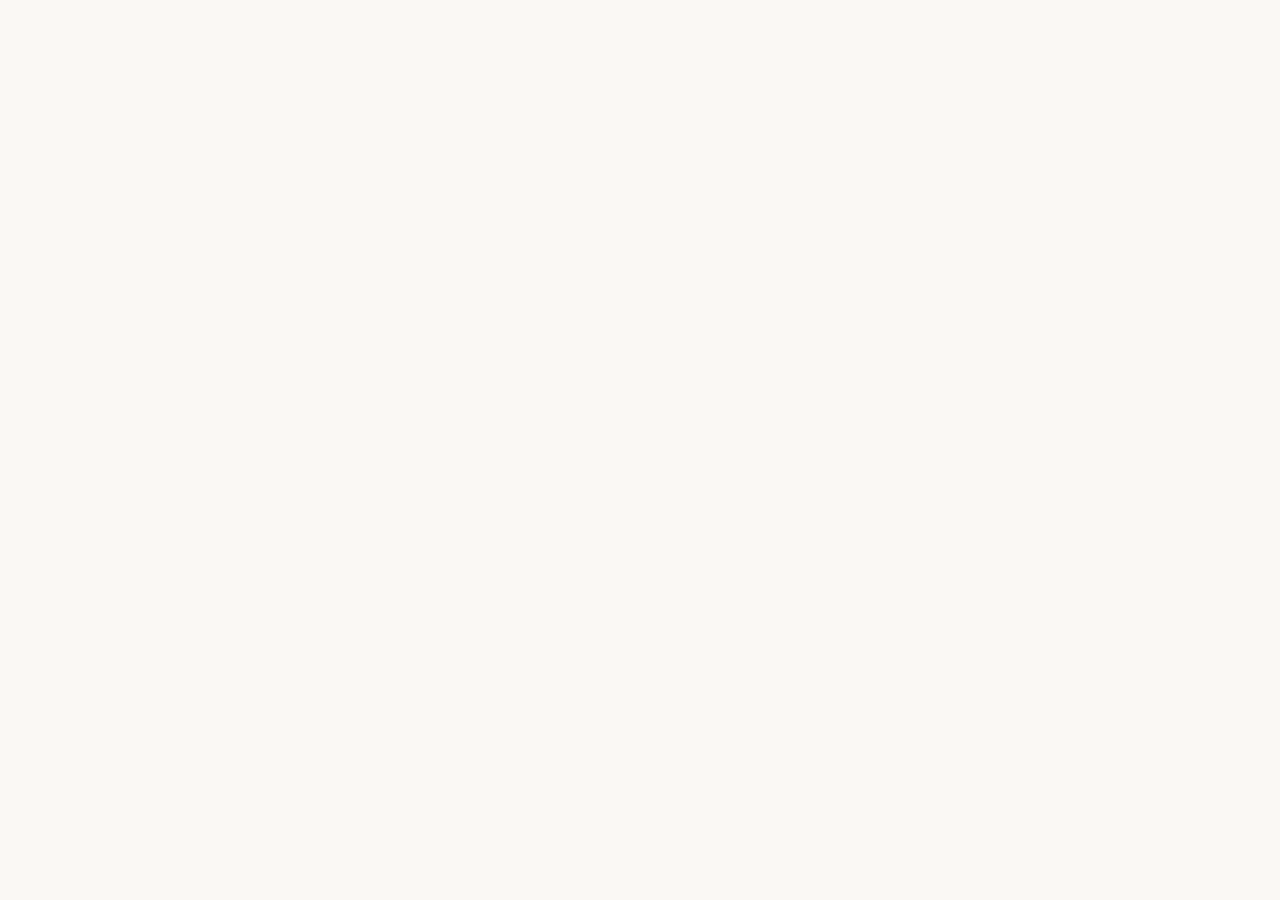
==== admin/index.html @ 9db50f44 "Rename index.html to admin/index.html" ====
<!DOCTYPE html>
<html lang="id">
<head>
<meta charset="UTF-8" />
<meta name="viewport" content="width=device-width, initial-scale=1.0" />
<meta name="robots" content="noindex, nofollow" />
<title>Dashboard — Admin Repidot</title>

<link rel="preconnect" href="https://fonts.googleapis.com">
<link rel="preconnect" href="https://fonts.gstatic.com" crossorigin>
<link href="https://fonts.googleapis.com/css2?family=Inter:wght@400;500;600;700&family=Plus+Jakarta+Sans:wght@600;700;800&display=swap" rel="stylesheet">

<link rel="stylesheet" href="../css/tokens.css">
<link rel="stylesheet" href="../css/base.css">
<link rel="stylesheet" href="../css/components.css">
<link rel="stylesheet" href="css/admin.css">
</head>
<body class="admin-body">
<a href="#adminContent" class="skip-link">Langsung ke konten utama</a>

<div id="adminShellRoot">
  <div id="dashboardContent"></div>
</div>

<script src="../data/locations.js"></script>
<script src="../data/categories.js"></script>
<script src="../data/content.js"></script>
<script src="../js/repidot-data.js"></script>
<script src="../js/repidot-icons.js"></script>
<script src="js/admin-store.js"></script>
<script src="js/admin-shell.js"></script>
<script src="js/page-dashboard.js"></script>
</body>
</html>
---- css/tokens.css ----
/* ==========================================================================
   REPIDOT — DESIGN TOKENS
   Global design system variables. Change values here to re-theme the
   entire product without touching component code.
   ========================================================================== */

:root {
  /* ---- Color: brand ---- */
  --color-primary-50:  #FEF3E7;
  --color-primary-100: #FDE0C2;
  --color-primary-300: #F5A55C;
  --color-primary-500: #E8720C;   /* core brand orange/amber */
  --color-primary-600: #CC6206;
  --color-primary-700: #A34E05;

  --color-secondary-500: #211F1D; /* dark charcoal / near-black */
  --color-secondary-700: #17150F;

  /* ---- Color: neutrals ---- */
  --color-bg:         #FAF8F4;    /* warm white */
  --color-bg-alt:      #F2EFE8;   /* secondary warm surface */
  --color-surface:     #FFFFFF;
  --color-text:         #1E1C19;  /* dark charcoal text */
  --color-text-muted:   #77726A;
  --color-text-faint:   #A39D93;
  --color-border:       #E7E2D8;
  --color-border-strong:#D6D0C3;

  /* ---- Color: feedback (used sparingly) ---- */
  --color-success: #2F7D4F;
  --color-danger:  #C23B3B;

  /* ---- Typography ---- */
  --font-display: 'Plus Jakarta Sans', 'Inter', -apple-system, sans-serif;
  --font-body:    'Inter', -apple-system, sans-serif;

  --fs-display:  clamp(2rem, 1.6rem + 1.6vw, 3.25rem);
  --fs-h1:       clamp(1.6rem, 1.35rem + 1vw, 2.25rem);
  --fs-h2:       clamp(1.3rem, 1.15rem + 0.6vw, 1.65rem);
  --fs-h3:       1.25rem;
  --fs-body-lg:  1.0625rem;
  --fs-body:     0.9375rem;
  --fs-small:    0.8125rem;
  --fs-caption:  0.75rem;

  --lh-tight: 1.15;
  --lh-snug:  1.35;
  --lh-body:  1.6;

  --fw-regular: 400;
  --fw-medium:  500;
  --fw-semibold:600;
  --fw-bold:    700;

  /* ---- Spacing scale ---- */
  --space-3xs: 0.25rem;
  --space-2xs: 0.5rem;
  --space-xs:  0.75rem;
  --space-sm:  1rem;
  --space-md:  1.5rem;
  --space-lg:  2rem;
  --space-xl:  3rem;
  --space-2xl: 4.5rem;
  --space-3xl: 6rem;

  /* ---- Radius ---- */
  --radius-sm: 8px;
  --radius-md: 14px;
  --radius-lg: 20px;
  --radius-pill: 999px;

  /* ---- Shadow (subtle only) ---- */
  --shadow-sm: 0 1px 2px rgba(30, 28, 25, 0.05);
  --shadow-md: 0 4px 16px rgba(30, 28, 25, 0.07);
  --shadow-lg: 0 12px 32px rgba(30, 28, 25, 0.10);

  /* ---- Layout ---- */
  --container-max: 1240px;
  --container-pad: 1.25rem;
  --header-h: 68px;

  /* ---- Motion ---- */
  --ease-standard: cubic-bezier(0.4, 0, 0.2, 1);
  --dur-fast: 150ms;
  --dur-base: 220ms;
}

@media (min-width: 768px) {
  :root {
    --container-pad: 2rem;
    --header-h: 76px;
  }
}
---- css/base.css ----
/* ==========================================================================
   REPIDOT — BASE / RESET
   ========================================================================== */

*, *::before, *::after { box-sizing: border-box; }

html {
  -webkit-text-size-adjust: 100%;
  scroll-behavior: smooth;
}

body {
  margin: 0;
  background: var(--color-bg);
  color: var(--color-text);
  font-family: var(--font-body);
  font-size: var(--fs-body);
  line-height: var(--lh-body);
  -webkit-font-smoothing: antialiased;
  text-rendering: optimizeLegibility;
}

img, svg { display: block; max-width: 100%; }

a { color: inherit; text-decoration: none; }

button, input, select, textarea {
  font-family: inherit;
  font-size: inherit;
  color: inherit;
}

button { cursor: pointer; }

ul, ol { margin: 0; padding: 0; list-style: none; }

h1, h2, h3, h4, p { margin: 0; }

h1, h2, h3, h4 {
  font-family: var(--font-display);
  font-weight: var(--fw-bold);
  line-height: var(--lh-tight);
  letter-spacing: -0.01em;
}

h1 { font-size: var(--fs-h1); }
h2 { font-size: var(--fs-h2); }
h3 { font-size: var(--fs-h3); font-weight: var(--fw-semibold); }

:focus-visible {
  outline: 2px solid var(--color-primary-500);
  outline-offset: 2px;
}

/* ---- Skip link: first focusable element, hidden until keyboard-focused ---- */

.skip-link {
  position: absolute;
  top: -100px;
  left: var(--space-sm);
  z-index: 100;
  background: var(--color-secondary-500);
  color: #fff;
  padding: var(--space-2xs) var(--space-sm);
  border-radius: var(--radius-sm);
  font-size: var(--fs-small);
  font-weight: var(--fw-semibold);
  transition: top var(--dur-fast) var(--ease-standard);
}
.skip-link:focus {
  top: var(--space-sm);
}

::selection {
  background: var(--color-primary-100);
  color: var(--color-secondary-700);
}

/* ---- Layout primitives ---- */

.container {
  max-width: var(--container-max);
  margin-inline: auto;
  padding-inline: var(--container-pad);
}

.section {
  padding-block: var(--space-2xl);
}

.visually-hidden {
  position: absolute;
  width: 1px; height: 1px;
  padding: 0; margin: -1px;
  overflow: hidden;
  clip: rect(0,0,0,0);
  white-space: nowrap;
  border: 0;
}

@media (prefers-reduced-motion: reduce) {
  *, *::before, *::after {
    animation-duration: 0.01ms !important;
    animation-iteration-count: 1 !important;
    transition-duration: 0.01ms !important;
    scroll-behavior: auto !important;
  }
}
---- css/components.css ----
/* ==========================================================================
   REPIDOT — COMPONENTS
   ========================================================================== */

/* ---------- Buttons ---------- */

.btn {
  display: inline-flex;
  align-items: center;
  justify-content: center;
  gap: var(--space-3xs);
  height: 44px;
  padding-inline: var(--space-md);
  border-radius: var(--radius-sm);
  border: 1px solid transparent;
  font-family: var(--font-body);
  font-size: var(--fs-body);
  font-weight: var(--fw-semibold);
  white-space: nowrap;
  transition: background var(--dur-fast) var(--ease-standard),
              border-color var(--dur-fast) var(--ease-standard),
              transform var(--dur-fast) var(--ease-standard);
}
.btn:active { transform: scale(0.98); }

.btn-primary {
  background: var(--color-primary-500);
  color: #fff;
}
.btn-primary:hover { background: var(--color-primary-600); }

.btn-secondary {
  background: transparent;
  border-color: var(--color-border-strong);
  color: var(--color-text);
}
.btn-secondary:hover { background: var(--color-bg-alt); }

.btn-icon {
  width: 40px; height: 40px; padding: 0;
  border-radius: var(--radius-sm);
  background: transparent;
  color: var(--color-text);
}
.btn-icon:hover { background: var(--color-bg-alt); }

/* ---------- Badges ---------- */

.badge {
  display: inline-flex;
  align-items: center;
  gap: 4px;
  height: 26px;
  padding-inline: var(--space-2xs);
  border-radius: var(--radius-pill);
  font-size: var(--fs-caption);
  font-weight: var(--fw-semibold);
  line-height: 1;
  white-space: nowrap;
}

.badge-category {
  background: var(--color-primary-50);
  color: var(--color-primary-700);
}

.badge-category[data-tone="neutral"] {
  background: var(--color-bg-alt);
  color: var(--color-text-muted);
}

/* Location badge — signature motif: a small filled pin dot,
   used consistently everywhere a place is referenced. */
.badge-location {
  background: var(--color-secondary-500);
  color: #fff;
}
.badge-location svg { width: 12px; height: 12px; }

/* ---------- Breadcrumb ---------- */

.breadcrumb {
  display: flex;
  align-items: center;
  flex-wrap: wrap;
  gap: var(--space-3xs);
  font-size: var(--fs-small);
  color: var(--color-text-muted);
}
.breadcrumb a:hover { color: var(--color-primary-600); }
.breadcrumb .current { color: var(--color-text); font-weight: var(--fw-medium); }
.breadcrumb .sep { color: var(--color-text-faint); }

/* ---------- Cards ---------- */

.card {
  background: var(--color-surface);
  border: 1px solid var(--color-border);
  border-radius: var(--radius-md);
  overflow: hidden;
  transition: border-color var(--dur-base) var(--ease-standard),
              box-shadow var(--dur-base) var(--ease-standard);
}
.card:hover { border-color: var(--color-border-strong); box-shadow: var(--shadow-md); }

.article-card { display: flex; flex-direction: column; }
.article-card .thumb {
  aspect-ratio: 16/10;
  background: var(--color-bg-alt);
  position: relative;
}
.article-card .thumb .badge-category {
  position: absolute;
  top: var(--space-2xs); left: var(--space-2xs);
}
.article-card .body { padding: var(--space-sm); display: flex; flex-direction: column; gap: var(--space-2xs); }
.article-card h3 { font-size: 1rem; line-height: var(--lh-snug); }
.article-card .meta {
  display: flex; align-items: center; gap: var(--space-2xs);
  font-size: var(--fs-caption); color: var(--color-text-faint);
}

.featured-card {
  position: relative;
  border-radius: var(--radius-lg);
  overflow: hidden;
  min-height: 320px;
  display: flex;
  align-items: flex-end;
  background: linear-gradient(0deg, rgba(23,21,15,0.86) 0%, rgba(23,21,15,0.15) 55%, rgba(23,21,15,0) 100%),
              var(--color-secondary-500);
}
.featured-card .body { padding: var(--space-lg); color: #fff; display: flex; flex-direction: column; gap: var(--space-2xs); }
.featured-card h2 { color: #fff; font-size: var(--fs-h2); }
.featured-card .meta { color: rgba(255,255,255,0.72); font-size: var(--fs-small); }

.sidebar-card {
  background: var(--color-bg-alt);
  border-radius: var(--radius-md);
  padding: var(--space-sm);
}
.sidebar-card h4 {
  font-family: var(--font-display);
  font-size: var(--fs-body-lg);
  font-weight: var(--fw-bold);
  margin-bottom: var(--space-sm);
}
.sidebar-card ul { display: flex; flex-direction: column; gap: var(--space-xs); }
.sidebar-card li a {
  display: flex; align-items: center; justify-content: space-between;
  gap: var(--space-2xs);
  font-size: var(--fs-body);
  font-weight: var(--fw-medium);
}
.sidebar-card li a:hover { color: var(--color-primary-600); }

/* ---------- Section header ---------- */

.section-header {
  display: flex;
  align-items: flex-end;
  justify-content: space-between;
  gap: var(--space-sm);
  margin-bottom: var(--space-md);
}
.section-header .see-all {
  font-size: var(--fs-small);
  font-weight: var(--fw-semibold);
  color: var(--color-text-muted);
  display: inline-flex; align-items: center; gap: 4px;
  flex-shrink: 0;
}
.section-header .see-all:hover { color: var(--color-primary-600); }

/* ---------- Pagination ---------- */

.pagination {
  display: flex;
  align-items: center;
  justify-content: center;
  gap: var(--space-3xs);
}
.pagination button {
  min-width: 40px; height: 40px;
  border-radius: var(--radius-sm);
  border: 1px solid var(--color-border);
  background: var(--color-surface);
  font-size: var(--fs-body);
  font-weight: var(--fw-medium);
}
.pagination button:hover { background: var(--color-bg-alt); }
.pagination button[aria-current="page"] {
  background: var(--color-secondary-500);
  border-color: var(--color-secondary-500);
  color: #fff;
}
.pagination button:disabled { opacity: 0.4; cursor: not-allowed; }

/* ---------- Empty / loading states ---------- */

.state-block {
  display: flex;
  flex-direction: column;
  align-items: center;
  text-align: center;
  gap: var(--space-2xs);
  padding: var(--space-2xl) var(--space-sm);
  color: var(--color-text-muted);
}
.state-block .icon-wrap {
  width: 56px; height: 56px;
  border-radius: 50%;
  background: var(--color-bg-alt);
  display: flex; align-items: center; justify-content: center;
  color: var(--color-text-faint);
  margin-bottom: var(--space-2xs);
}
.state-block h4 { color: var(--color-text); font-size: var(--fs-body-lg); }
.state-block p { font-size: var(--fs-body); max-width: 32ch; }


/* ---------- Search ---------- */

.search-field {
  display: flex;
  align-items: center;
  gap: var(--space-2xs);
  height: 44px;
  padding-inline: var(--space-sm);
  border-radius: var(--radius-pill);
  border: 1px solid var(--color-border-strong);
  background: var(--color-bg-alt);
  color: var(--color-text-faint);
  transition: border-color var(--dur-fast) var(--ease-standard);
}
.search-field:hover, .search-field:focus-within {
  border-color: var(--color-primary-500);
}
.search-field input {
  border: 0; background: transparent; outline: none;
  width: 100%; color: var(--color-text); font-size: var(--fs-body);
}
.search-field input::placeholder { color: var(--color-text-faint); }
.search-field svg { flex-shrink: 0; width: 18px; height: 18px; }
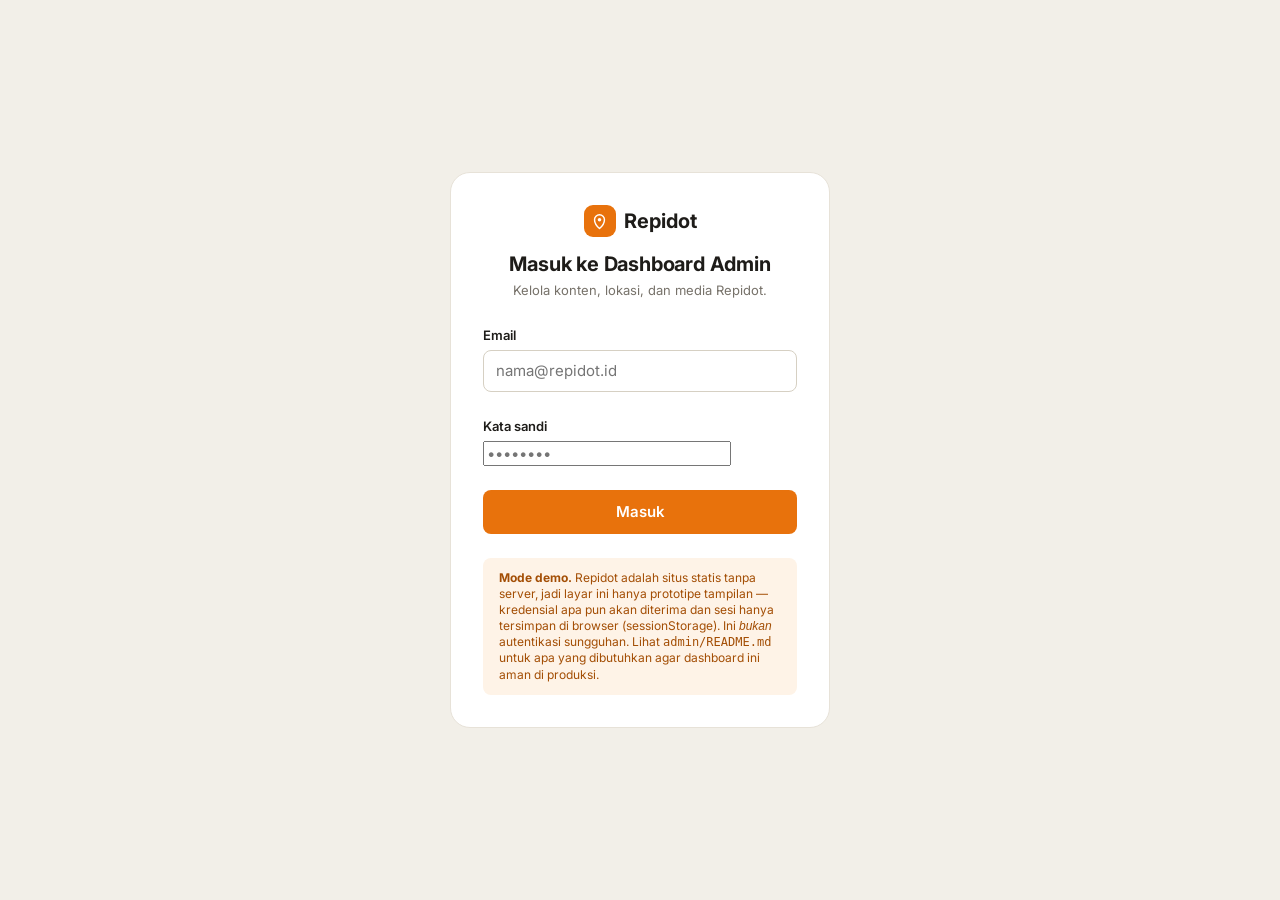
==== commit 9feb6996: "Update index.html" ====
--- a/admin/index.html
+++ b/admin/index.html
@@ -31,4 +31,4 @@
 <script src="js/admin-shell.js"></script>
 <script src="js/page-dashboard.js"></script>
 </body>
-</html>
+</html>
--- a/admin/css/admin.css
+++ b/admin/css/admin.css
@@ -0,0 +1,344 @@
+/* ==========================================================================
+   REPIDOT ADMIN
+   Reuses the public site's design tokens (tokens.css) so the brand reads
+   as the same product, but the chrome is deliberately different: dark
+   sidebar, dense data tables, form-first layouts — a working tool, not
+   a content-browsing surface.
+   ========================================================================== */
+
+body.admin-body {
+  background: var(--color-bg-alt);
+  min-height: 100vh;
+}
+
+/* ---------- Shell layout ---------- */
+
+.admin-shell {
+  display: flex;
+  min-height: 100vh;
+}
+
+.admin-sidebar {
+  width: 248px;
+  flex-shrink: 0;
+  background: var(--color-secondary-500);
+  color: rgba(255,255,255,0.75);
+  display: flex;
+  flex-direction: column;
+  position: fixed;
+  top: 0; bottom: 0; left: 0;
+  z-index: 60;
+  transform: translateX(-100%);
+  transition: transform var(--dur-base) var(--ease-standard);
+}
+.admin-sidebar.is-open { transform: translateX(0); }
+
+.admin-sidebar .brand {
+  display: flex; align-items: center; gap: 8px;
+  padding: var(--space-sm) var(--space-md);
+  font-family: var(--font-display);
+  font-weight: var(--fw-bold);
+  font-size: 1.125rem;
+  color: #fff;
+  border-bottom: 1px solid rgba(255,255,255,0.08);
+}
+.admin-sidebar .brand .logo-mark {
+  width: 28px; height: 28px; border-radius: 8px;
+  background: var(--color-primary-500);
+  display: flex; align-items: center; justify-content: center;
+  flex-shrink: 0;
+}
+.admin-sidebar .brand .logo-mark svg { width: 15px; height: 15px; color: #fff; }
+.admin-sidebar .brand .tag { font-size: var(--fs-caption); font-weight: var(--fw-medium); color: rgba(255,255,255,0.45); }
+
+.admin-nav { flex: 1; overflow-y: auto; padding: var(--space-sm) var(--space-2xs); }
+.admin-nav .nav-section-label {
+  padding: var(--space-sm) var(--space-xs) var(--space-2xs);
+  font-size: var(--fs-caption);
+  font-weight: var(--fw-semibold);
+  letter-spacing: 0.05em;
+  text-transform: uppercase;
+  color: rgba(255,255,255,0.35);
+}
+.admin-nav a {
+  display: flex; align-items: center; gap: var(--space-xs);
+  height: 42px;
+  padding-inline: var(--space-xs);
+  border-radius: var(--radius-sm);
+  font-size: var(--fs-body);
+  font-weight: var(--fw-medium);
+  color: rgba(255,255,255,0.72);
+}
+.admin-nav a svg { width: 18px; height: 18px; flex-shrink: 0; color: rgba(255,255,255,0.5); }
+.admin-nav a:hover { background: rgba(255,255,255,0.06); color: #fff; }
+.admin-nav a.is-active { background: var(--color-primary-500); color: #fff; }
+.admin-nav a.is-active svg { color: #fff; }
+
+.admin-sidebar .sidebar-foot {
+  padding: var(--space-sm) var(--space-md);
+  border-top: 1px solid rgba(255,255,255,0.08);
+  font-size: var(--fs-small);
+}
+.admin-sidebar .sidebar-foot .who { display: flex; align-items: center; gap: var(--space-2xs); margin-bottom: var(--space-2xs); }
+.admin-sidebar .sidebar-foot .avatar {
+  width: 30px; height: 30px; border-radius: 50%;
+  background: var(--color-primary-500); color: #fff;
+  display: flex; align-items: center; justify-content: center;
+  font-weight: var(--fw-bold); font-size: var(--fs-small); flex-shrink: 0;
+}
+.admin-sidebar .sidebar-foot .name { color: #fff; font-weight: var(--fw-medium); }
+.admin-sidebar .sidebar-foot .role { color: rgba(255,255,255,0.45); font-size: var(--fs-caption); }
+.admin-sidebar .sidebar-foot button {
+  width: 100%; height: 36px;
+  display: flex; align-items: center; justify-content: center; gap: 6px;
+  border-radius: var(--radius-sm);
+  background: rgba(255,255,255,0.08);
+  color: rgba(255,255,255,0.85);
+  font-size: var(--fs-small); font-weight: var(--fw-medium);
+}
+.admin-sidebar .sidebar-foot button:hover { background: rgba(255,255,255,0.15); }
+.admin-sidebar .sidebar-foot button svg { width: 15px; height: 15px; }
+
+.admin-sidebar-backdrop { position: fixed; inset: 0; background: rgba(23,21,15,0.4); z-index: 50; display: none; }
+.admin-sidebar-backdrop.is-open { display: block; }
+
+/* ---------- Main column ---------- */
+
+.admin-main { flex: 1; min-width: 0; }
+
+.admin-topbar {
+  display: flex; align-items: center; justify-content: space-between;
+  gap: var(--space-sm);
+  height: 60px;
+  padding-inline: var(--space-md);
+  background: var(--color-surface);
+  border-bottom: 1px solid var(--color-border);
+  position: sticky; top: 0; z-index: 30;
+}
+.admin-topbar .page-title { font-family: var(--font-display); font-weight: var(--fw-bold); font-size: 1.125rem; }
+.admin-topbar .left { display: flex; align-items: center; gap: var(--space-sm); min-width: 0; }
+.admin-menu-toggle { display: inline-flex; }
+.admin-topbar .view-site {
+  display: inline-flex; align-items: center; gap: 6px;
+  font-size: var(--fs-small); font-weight: var(--fw-medium);
+  color: var(--color-text-muted);
+}
+.admin-topbar .view-site svg { width: 14px; height: 14px; }
+
+.admin-content { padding: var(--space-md); max-width: 1280px; }
+
+@media (min-width: 960px) {
+  .admin-sidebar { position: sticky; transform: none; }
+  .admin-sidebar-backdrop { display: none !important; }
+  .admin-menu-toggle { display: none; }
+  .admin-content { padding: var(--space-lg); }
+}
+
+/* ---------- Dashboard cards ---------- */
+
+.stat-grid {
+  display: grid;
+  grid-template-columns: repeat(2, 1fr);
+  gap: var(--space-sm);
+}
+@media (min-width: 720px) { .stat-grid { grid-template-columns: repeat(4, 1fr); } }
+
+.stat-card {
+  padding: var(--space-sm);
+  background: var(--color-surface);
+  border: 1px solid var(--color-border);
+  border-radius: var(--radius-md);
+}
+.stat-card .label { font-size: var(--fs-small); color: var(--color-text-muted); }
+.stat-card .value { font-family: var(--font-display); font-size: 1.75rem; font-weight: var(--fw-bold); margin-top: 4px; }
+.stat-card .sub { font-size: var(--fs-caption); color: var(--color-text-faint); margin-top: 2px; }
+
+.admin-panel {
+  background: var(--color-surface);
+  border: 1px solid var(--color-border);
+  border-radius: var(--radius-md);
+  padding: var(--space-md);
+}
+.admin-panel h2 { font-size: var(--fs-h3); margin-bottom: var(--space-sm); }
+.admin-panel + .admin-panel { margin-top: var(--space-md); }
+
+.admin-empty-note {
+  padding: var(--space-md);
+  text-align: center;
+  color: var(--color-text-muted);
+  font-size: var(--fs-small);
+  border: 1px dashed var(--color-border-strong);
+  border-radius: var(--radius-sm);
+}
+
+/* ---------- Data table ---------- */
+
+.admin-toolbar {
+  display: flex; flex-wrap: wrap; align-items: center; gap: var(--space-2xs);
+  margin-bottom: var(--space-sm);
+}
+.admin-toolbar .spacer { flex: 1; }
+.admin-toolbar select, .admin-toolbar input[type="search"] {
+  height: 38px; padding-inline: var(--space-2xs);
+  border-radius: var(--radius-sm); border: 1px solid var(--color-border-strong);
+  background: var(--color-surface); font-size: var(--fs-small);
+}
+
+.admin-table-wrap { overflow-x: auto; background: var(--color-surface); border: 1px solid var(--color-border); border-radius: var(--radius-md); }
+.admin-table { width: 100%; border-collapse: collapse; font-size: var(--fs-small); min-width: 720px; }
+.admin-table th {
+  text-align: left; padding: var(--space-xs) var(--space-sm);
+  background: var(--color-bg-alt);
+  font-weight: var(--fw-semibold);
+  color: var(--color-text-muted);
+  border-bottom: 1px solid var(--color-border);
+  white-space: nowrap;
+}
+.admin-table td { padding: var(--space-xs) var(--space-sm); border-bottom: 1px solid var(--color-border); vertical-align: middle; }
+.admin-table tr:last-child td { border-bottom: 0; }
+.admin-table tr:hover td { background: var(--color-bg-alt); }
+.admin-table .title-cell { font-weight: var(--fw-medium); max-width: 320px; }
+.admin-table .row-actions { display: flex; gap: 4px; white-space: nowrap; }
+
+.icon-btn {
+  width: 32px; height: 32px; border-radius: var(--radius-sm);
+  display: inline-flex; align-items: center; justify-content: center;
+  background: transparent; color: var(--color-text-muted); border: 1px solid transparent;
+}
+.icon-btn:hover { background: var(--color-bg-alt); color: var(--color-text); }
+.icon-btn svg { width: 16px; height: 16px; }
+.icon-btn.is-danger:hover { color: var(--color-danger); }
+
+/* ---------- Status pill ---------- */
+
+.status-pill {
+  display: inline-flex; align-items: center; gap: 4px;
+  height: 24px; padding-inline: var(--space-2xs);
+  border-radius: var(--radius-pill);
+  font-size: var(--fs-caption); font-weight: var(--fw-semibold);
+  white-space: nowrap;
+}
+.status-pill.status-draft { background: var(--color-bg-alt); color: var(--color-text-muted); }
+.status-pill.status-review { background: #FEF3D9; color: #92660A; }
+.status-pill.status-published { background: #E9F3EC; color: var(--color-success); }
+.status-pill.status-archived { background: #F4E6E6; color: var(--color-danger); }
+
+/* ---------- Forms ---------- */
+
+.admin-form { display: flex; flex-direction: column; gap: var(--space-md); }
+.form-grid { display: grid; grid-template-columns: 1fr; gap: var(--space-sm); }
+@media (min-width: 720px) { .form-grid.cols-2 { grid-template-columns: 1fr 1fr; } }
+@media (min-width: 720px) { .form-grid.cols-4 { grid-template-columns: repeat(4, 1fr); } }
+
+.field label { display: block; font-size: var(--fs-small); font-weight: var(--fw-semibold); margin-bottom: 4px; }
+.field .hint { font-size: var(--fs-caption); color: var(--color-text-faint); margin-top: 2px; }
+.field .error { font-size: var(--fs-caption); color: var(--color-danger); margin-top: 2px; display: none; }
+.field.has-error .error { display: block; }
+.field.has-error input, .field.has-error select, .field.has-error textarea { border-color: var(--color-danger); }
+
+.field input[type="text"], .field input[type="email"], .field input[type="date"],
+.field input[type="url"], .field input[type="number"], .field select, .field textarea {
+  width: 100%;
+  padding: var(--space-2xs) var(--space-xs);
+  height: 42px;
+  border-radius: var(--radius-sm);
+  border: 1px solid var(--color-border-strong);
+  background: var(--color-surface);
+  font-size: var(--fs-body);
+  color: var(--color-text);
+  font-family: inherit;
+}
+.field textarea { height: auto; min-height: 96px; padding-block: var(--space-2xs); resize: vertical; }
+.field select { appearance: none; background-image: url("data:image/svg+xml,%3Csvg xmlns='http://www.w3.org/2000/svg' width='14' height='14' viewBox='0 0 24 24' fill='none' stroke='%2377726A' stroke-width='2'%3E%3Cpath d='M6 9l6 6 6-6' stroke-linecap='round' stroke-linejoin='round'/%3E%3C/svg%3E"); background-repeat: no-repeat; background-position: right 12px center; }
+
+.field-checkbox { display: flex; align-items: center; gap: 8px; }
+.field-checkbox input { width: 18px; height: 18px; }
+.field-checkbox label { margin-bottom: 0; font-weight: var(--fw-medium); }
+
+.repeatable-list { display: flex; flex-direction: column; gap: var(--space-2xs); }
+.repeatable-row { display: flex; gap: var(--space-2xs); }
+.repeatable-row input { flex: 1; }
+.repeatable-add { align-self: flex-start; }
+
+.form-section-title {
+  font-family: var(--font-display); font-weight: var(--fw-bold);
+  font-size: var(--fs-body-lg);
+  padding-top: var(--space-sm);
+  border-top: 1px solid var(--color-border);
+  margin-top: var(--space-xs);
+}
+.form-section-title:first-child { border-top: 0; margin-top: 0; padding-top: 0; }
+
+.form-actions {
+  display: flex; flex-wrap: wrap; gap: var(--space-2xs);
+  padding-top: var(--space-sm);
+  border-top: 1px solid var(--color-border);
+  position: sticky; bottom: 0;
+  background: var(--color-surface);
+}
+
+.validation-summary {
+  padding: var(--space-xs) var(--space-sm);
+  border-radius: var(--radius-sm);
+  background: #F4E6E6;
+  color: var(--color-danger);
+  font-size: var(--fs-small);
+  display: none;
+}
+.validation-summary.is-visible { display: block; }
+.validation-summary ul { margin-top: 4px; padding-left: var(--space-sm); list-style: disc; }
+
+/* ---------- Media grid ---------- */
+
+.media-grid { display: grid; grid-template-columns: repeat(2,1fr); gap: var(--space-sm); }
+@media (min-width: 640px) { .media-grid { grid-template-columns: repeat(4,1fr); } }
+.media-tile { border: 1px solid var(--color-border); border-radius: var(--radius-md); overflow: hidden; background: var(--color-surface); }
+.media-tile .thumb { aspect-ratio: 4/3; background: var(--color-bg-alt); display: flex; align-items: center; justify-content: center; overflow: hidden; }
+.media-tile .thumb img { width: 100%; height: 100%; object-fit: cover; }
+.media-tile .info { padding: var(--space-2xs) var(--space-xs); }
+.media-tile .filename { font-size: var(--fs-caption); font-weight: var(--fw-medium); overflow: hidden; text-overflow: ellipsis; white-space: nowrap; }
+.media-tile input.alt-input { width: 100%; margin-top: 4px; height: 30px; font-size: var(--fs-caption); padding-inline: 6px; border-radius: 6px; border: 1px solid var(--color-border-strong); }
+.media-tile .tile-actions { display: flex; justify-content: flex-end; padding: 0 var(--space-xs) var(--space-xs); }
+
+.upload-drop {
+  border: 2px dashed var(--color-border-strong);
+  border-radius: var(--radius-md);
+  padding: var(--space-lg);
+  text-align: center;
+  color: var(--color-text-muted);
+  font-size: var(--fs-small);
+}
+.upload-drop input[type="file"] { margin-top: var(--space-xs); }
+
+/* ---------- Login page ---------- */
+
+.admin-login-wrap {
+  min-height: 100vh;
+  display: flex; align-items: center; justify-content: center;
+  background: var(--color-bg-alt);
+  padding: var(--space-md);
+}
+.admin-login-card {
+  width: 100%; max-width: 380px;
+  background: var(--color-surface);
+  border: 1px solid var(--color-border);
+  border-radius: var(--radius-lg);
+  padding: var(--space-lg);
+}
+.admin-login-card .brand { display: flex; align-items: center; gap: 8px; justify-content: center; margin-bottom: var(--space-sm); }
+.admin-login-card .brand .logo-mark { width: 32px; height: 32px; border-radius: 9px; background: var(--color-primary-500); display: flex; align-items: center; justify-content: center; }
+.admin-login-card .brand .logo-mark svg { width: 17px; height: 17px; color: #fff; }
+.admin-login-card .brand span.name { font-family: var(--font-display); font-weight: var(--fw-bold); font-size: 1.25rem; }
+.admin-login-card h1 { text-align: center; font-size: var(--fs-h3); }
+.admin-login-card p.sub { text-align: center; color: var(--color-text-muted); font-size: var(--fs-small); margin-top: 4px; margin-bottom: var(--space-md); }
+.admin-login-card .btn-primary { width: 100%; display: flex; justify-content: center; }
+
+.demo-notice {
+  margin-top: var(--space-md);
+  padding: var(--space-xs) var(--space-sm);
+  border-radius: var(--radius-sm);
+  background: var(--color-primary-50);
+  color: var(--color-primary-700);
+  font-size: var(--fs-caption);
+  line-height: var(--lh-snug);
+}
